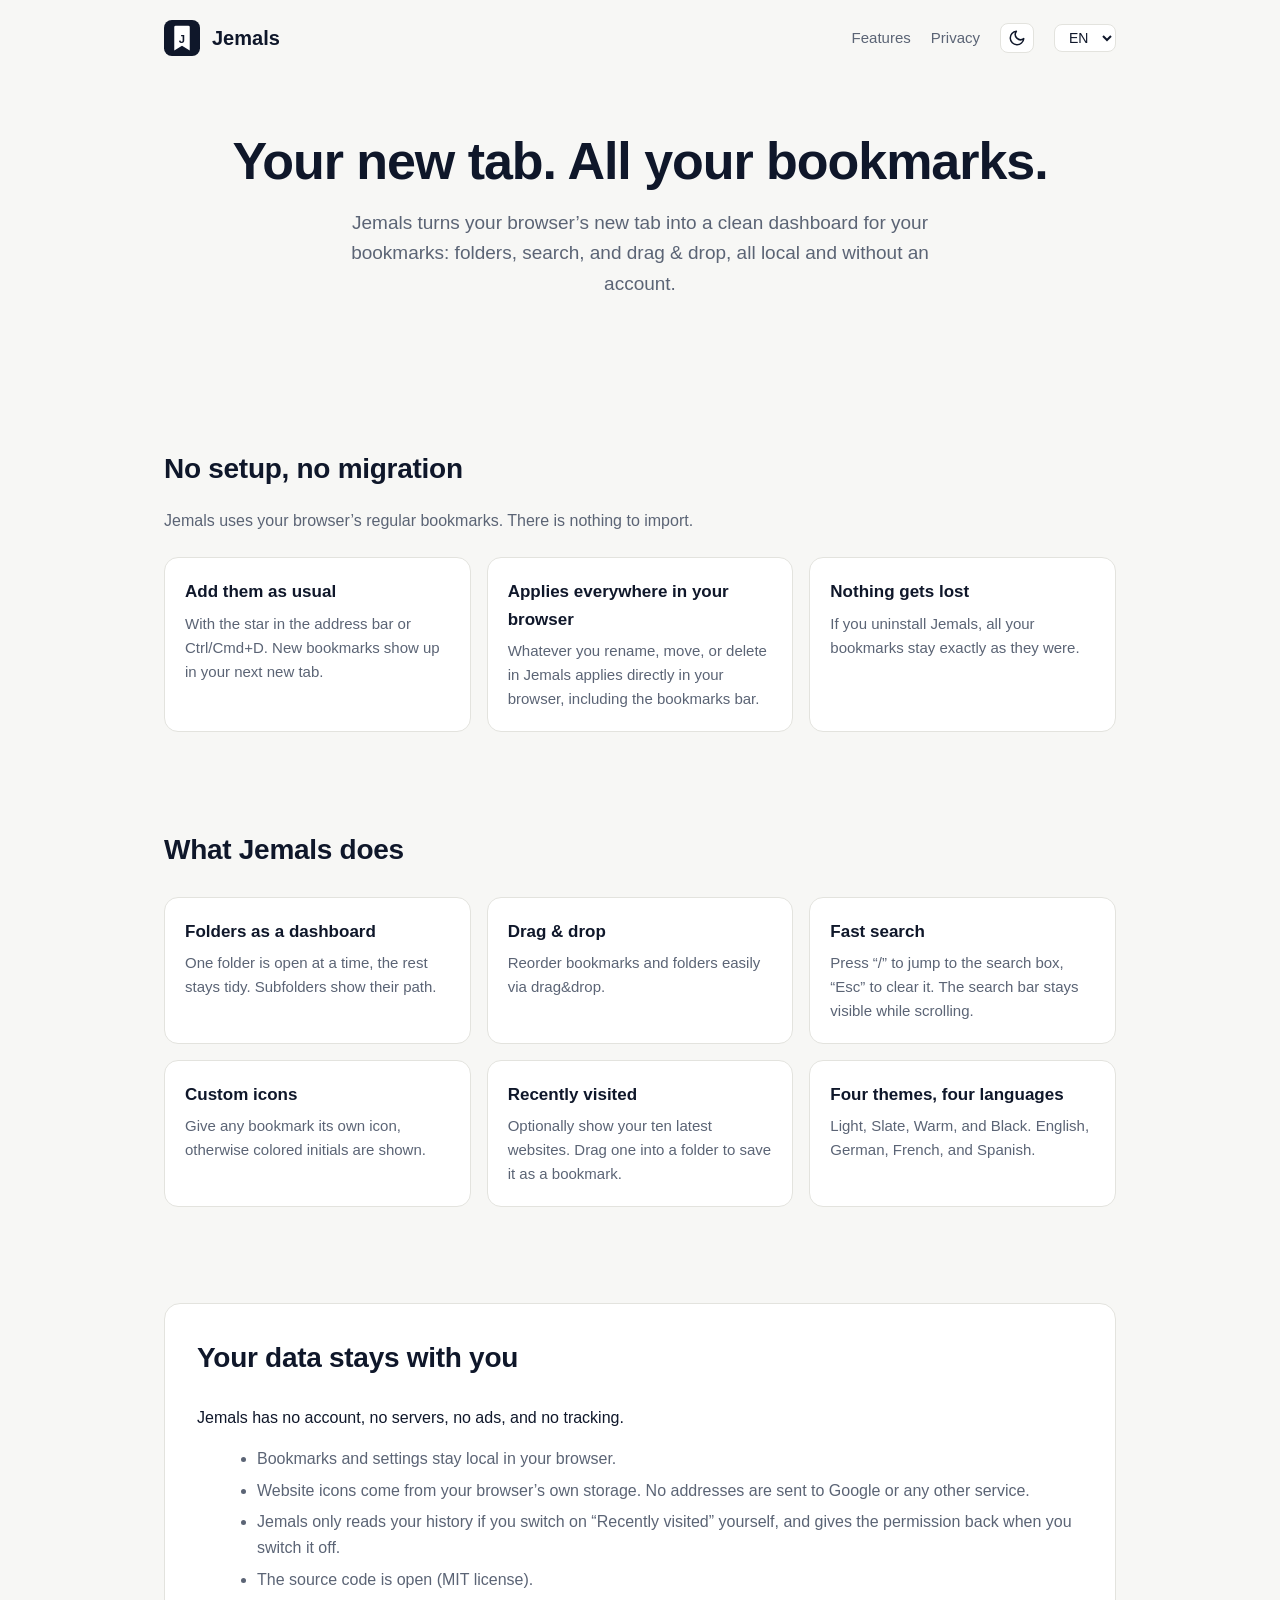
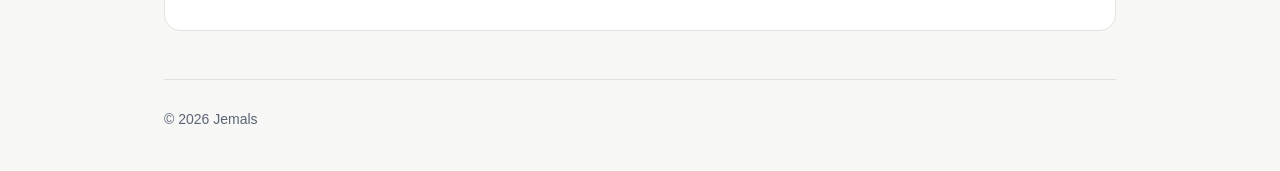
==== docs/index.html @ 390e7b23 "website added" ====
<!DOCTYPE html>
<html lang="de">
<head>
<meta charset="UTF-8">
<meta name="viewport" content="width=device-width, initial-scale=1">
<title>Jemals – Lesezeichen-Dashboard für Deinen Browser</title>
<meta name="description" content="Jemals macht deinen neuen Tab zum Dashboard für alle deine Lesezeichen. Alles bleibt lokal, kein Konto nötig.">
<link rel="icon" href="data:image/svg+xml,%3Csvg xmlns='http://www.w3.org/2000/svg' viewBox='0 0 512 512'%3E%3Crect width='512' height='512' rx='112' fill='%230f172a'/%3E%3Cpath d='M166 80h180a20 20 0 0 1 20 20v332l-110-65-110 65V100a20 20 0 0 1 20-20z' fill='%23fff'/%3E%3C/svg%3E">
<style>
:root{color-scheme:light;--bg:#f7f7f5;--surface:#fff;--text:#0f172a;--muted:#5b6475;--border:#e3e3de;--accent:#0f172a;--on-accent:#fff}
@media (prefers-color-scheme:dark){:root:not([data-theme="light"]){color-scheme:dark;--bg:#0b1120;--surface:#131c31;--text:#e8ecf4;--muted:#9aa5bb;--border:#243049;--accent:#e8ecf4;--on-accent:#0b1120}}
:root[data-theme="dark"]{color-scheme:dark;--bg:#0b1120;--surface:#131c31;--text:#e8ecf4;--muted:#9aa5bb;--border:#243049;--accent:#e8ecf4;--on-accent:#0b1120}
*{box-sizing:border-box;margin:0}
html{scroll-behavior:smooth}
body{background:var(--bg);color:var(--text);font:16px/1.6 -apple-system,BlinkMacSystemFont,"Segoe UI",Roboto,Helvetica,Arial,sans-serif}
a{color:inherit}
.wrap{max-width:1000px;margin:0 auto;padding:0 24px}
header{display:flex;align-items:center;gap:20px;padding:20px 0}
.brand{display:flex;align-items:center;gap:12px;font-weight:700;font-size:20px;text-decoration:none;margin-right:auto}
.brand svg{width:36px;height:36px}
nav{display:flex;gap:20px;font-size:15px}
nav a{color:var(--muted);text-decoration:none}nav a:hover{color:var(--text)}
.lang{border:1px solid var(--border);background:var(--surface);color:var(--text);border-radius:8px;padding:4px 10px;font:inherit;font-size:14px;cursor:pointer}
.theme{display:flex;align-items:center;justify-content:center;width:34px;height:30px;border:1px solid var(--border);background:var(--surface);color:var(--text);border-radius:8px;cursor:pointer}
.theme svg{width:18px;height:18px}
.theme .sun{display:none}
:root[data-theme="dark"] .theme .sun{display:block}
:root[data-theme="dark"] .theme .moon{display:none}
.hero{text-align:center;padding:56px 0 40px}
.hero h1{font-size:clamp(32px,6vw,52px);line-height:1.15;letter-spacing:-.02em;max-width:16em;margin:0 auto 16px}
.hero p{color:var(--muted);font-size:19px;max-width:34em;margin:0 auto 28px}
.cta{display:flex;gap:12px;justify-content:center;flex-wrap:wrap}
.btn{display:inline-block;padding:12px 22px;border-radius:10px;font-weight:600;text-decoration:none;border:1px solid var(--accent)}
.btn.primary{background:var(--accent);color:var(--on-accent)}
.btn:hover{opacity:.85}
.shots{display:grid;gap:20px;margin:24px 0 8px}
.shots figure{margin:0}
.shots img{width:100%;height:auto;display:block;border-radius:12px;border:1px solid var(--border);box-shadow:0 12px 40px rgba(0,0,0,.15)}
.shots figcaption{color:var(--muted);font-size:14px;margin-top:8px;text-align:center}
section{padding:48px 0}
h2{font-size:28px;letter-spacing:-.01em;margin-bottom:24px}
.grid{display:grid;grid-template-columns:repeat(auto-fit,minmax(260px,1fr));gap:16px}
.card{background:var(--surface);border:1px solid var(--border);border-radius:14px;padding:20px}
.card h3{font-size:17px;margin-bottom:6px}
.card p{color:var(--muted);font-size:15px}
.privacy{background:var(--surface);border:1px solid var(--border);border-radius:16px;padding:32px}
.privacy ul{margin:16px 0 0 20px;color:var(--muted)}
.privacy li{margin:6px 0}
footer{border-top:1px solid var(--border);padding:28px 0 40px;color:var(--muted);font-size:14px;display:flex;gap:20px;flex-wrap:wrap}
footer a{text-decoration:none}footer a:hover{color:var(--text)}
footer .spacer{margin-right:auto}
[hidden]{display:none!important}
</style>
</head>
<body>
<!--
  Einzige Stelle zum Anpassen: das Objekt LINKS im Script ganz unten.
  Leere Einträge blenden die zugehörigen Links automatisch aus.
  Screenshots: Dateien unter screenshots/ ablegen (siehe <figure> weiter unten). Fehlende Bilder bleiben unsichtbar.
-->
<div class="wrap">
  <header>
    <a class="brand" href="#top" id="top">
      <svg viewBox="0 0 512 512" aria-hidden="true"><rect width="512" height="512" rx="112" fill="#0f172a"/><path d="M166 80h180a20 20 0 0 1 20 20v332l-110-65-110 65V100a20 20 0 0 1 20-20z" fill="#fff"/><text x="256" y="275" fill="#0f172a" font-family="-apple-system,BlinkMacSystemFont,Segoe UI,Roboto,Helvetica,Arial,sans-serif" font-weight="800" font-size="160" text-anchor="middle" dominant-baseline="central">J</text></svg>
      Jemals
    </a>
    <nav>
      <a href="#features" data-t="nav_features">Funktionen</a>
      <a href="#privacy" data-t="nav_privacy">Datenschutz</a>
      <a data-link="github" data-t="nav_source" hidden>Quellcode</a>
    </nav>
    <button class="theme" id="theme" type="button" title="Hell/Dunkel wechseln" aria-label="Hell/Dunkel wechseln">
      <svg class="moon" viewBox="0 0 24 24" fill="none" stroke="currentColor" stroke-width="2" stroke-linecap="round" stroke-linejoin="round" aria-hidden="true"><path d="M21 12.8A9 9 0 1 1 11.2 3a7 7 0 0 0 9.8 9.8z"/></svg>
      <svg class="sun" viewBox="0 0 24 24" fill="none" stroke="currentColor" stroke-width="2" stroke-linecap="round" stroke-linejoin="round" aria-hidden="true"><circle cx="12" cy="12" r="4"/><path d="M12 2v2M12 20v2M4.9 4.9l1.4 1.4M17.7 17.7l1.4 1.4M2 12h2M20 12h2M4.9 19.1l1.4-1.4M17.7 6.3l1.4-1.4"/></svg>
    </button>
    <select class="lang" id="lang" aria-label="Sprache / Language">
      <option value="de">DE</option>
      <option value="en">EN</option>
    </select>
  </header>

  <main>
    <div class="hero">
      <h1 data-t="h1">Dein neuer Tab. Alle deine Lesezeichen.</h1>
      <p data-t="lead">Jemals macht den neuen Tab in Deinem Browser zum übersichtlichen Dashboard für deine Lesezeichen: Ordner, Suche und Drag &amp; Drop, alles lokal und ohne Konto.</p>
      <div class="cta">
        <a class="btn primary" data-link="store" data-t="cta_store" hidden>Im Chrome Web Store installieren</a>
        <a class="btn" data-link="github" data-t="cta_source" hidden>Quellcode auf GitHub</a>
      </div>
    </div>

    <div class="shots">
      <figure>
        <img src="screenshots/dashboard.png" alt="Jemals Dashboard" onerror="this.closest('figure').hidden=true">
        <figcaption data-t="shot1">Ein Ordner offen, die anderen aufgeräumt zugeklappt</figcaption>
      </figure>
    </div>

    <section id="how">
      <h2 data-t="h_how">Keine Einrichtung, kein Umzug</h2>
      <p style="color:var(--muted);margin:-8px 0 24px" data-t="p_how">Jemals nutzt die ganz normalen Lesezeichen von Deinem Browser. Es gibt nichts zu importieren.</p>
      <div class="grid">
        <div class="card"><h3 data-t="h1t">Neu anlegen wie gewohnt</h3><p data-t="h1p">Mit dem Stern in der Adressleiste oder mit Strg/Cmd+D. Neue Lesezeichen erscheinen im nächsten neuen Tab.</p></div>
        <div class="card"><h3 data-t="h2t">Gilt überall in Chrome</h3><p data-t="h2p">Was du in Jemals umbenennst, verschiebst oder löschst, gilt direkt in Deinem Browser, auch in der Lesezeichenleiste.</p></div>
        <div class="card"><h3 data-t="h3t">Nichts geht verloren</h3><p data-t="h3p">Deinstallierst du Jemals, bleiben alle Lesezeichen unverändert erhalten.</p></div>
      </div>
    </section>

    <section id="features">
      <h2 data-t="h_features">Was Jemals kann</h2>
      <div class="grid">
        <div class="card"><h3 data-t="f1t">Ordner als Dashboard</h3><p data-t="f1">Immer ein Ordner ist offen, der Rest bleibt aufgeräumt. Unterordner erscheinen mit Pfad.</p></div>
        <div class="card"><h3 data-t="f2t">Drag &amp; Drop</h3><p data-t="f2">Lesezeichen und Ordner einfach umsortieren per drag&drop.</p></div>
        <div class="card"><h3 data-t="f3t">Schnelle Suche</h3><p data-t="f3">Mit „/“ ins Suchfeld springen, mit „Esc“ leeren. Die Suchleiste bleibt beim Scrollen sichtbar.</p></div>
        <div class="card"><h3 data-t="f4t">Eigene Icons</h3><p data-t="f4">Pro Lesezeichen ein eigenes Icon, sonst erscheinen farbige Initialen.</p></div>
        <div class="card"><h3 data-t="f5t">Zuletzt besucht</h3><p data-t="f5">Optional die zehn jüngsten Websites. Per Drag &amp; Drop wird daraus ein Lesezeichen.</p></div>
        <div class="card"><h3 data-t="f6t">Vier Themes, vier Sprachen</h3><p data-t="f6">Hell, Slate, Warm und Schwarz. Deutsch, Englisch, Französisch und Spanisch.</p></div>
      </div>
    </section>

    <section id="privacy">
      <div class="privacy">
        <h2 data-t="h_privacy">Deine Daten bleiben bei dir</h2>
        <p data-t="p_privacy">Jemals hat kein Konto, keine Server, keine Werbung und kein Tracking.</p>
        <ul>
          <li data-t="pr1">Lesezeichen und Einstellungen bleiben lokal im Browser.</li>
          <li data-t="pr2">Website-Icons kommen aus dem browser-eigenen eigenem Speicher. Es werden keine Adressen an Google oder andere Dienste gesendet.</li>
          <li data-t="pr3">Den Verlauf liest Jemals nur, wenn du „Zuletzt besucht“ selbst einschaltest, und gibt die Berechtigung beim Ausschalten wieder ab.</li>
          <li data-t="pr4">Der Quellcode ist offen (MIT-Lizenz).</li>
        </ul>
      </div>
    </section>
  </main>

  <footer>
    <span class="spacer">© 2026 Jemals</span>
    <a data-link="privacy" data-t="f_privacy" hidden>Datenschutzerklärung</a>
    <a data-link="github" data-t="f_source" hidden>GitHub</a>
    <a data-link="mail" data-t="f_contact" hidden>Kontakt</a>
  </footer>
</div>

<script>
// ── Hier anpassen. Leer lassen = Link wird ausgeblendet. ──
const LINKS = {
  store:   '',  // Chrome-Web-Store-URL, sobald die Erweiterung veröffentlicht ist
  github:  '',  // https://github.com/<benutzer>/<repo>
  privacy: '',  // Link zur Datenschutzerklärung
  mail:    ''   // mailto:du@example.com
};

const T = {
  de:{theme:'Hell/Dunkel wechseln',nav_features:'Funktionen',nav_privacy:'Datenschutz',nav_source:'Quellcode',
    h1:'Dein neuer Tab. Alle deine Lesezeichen.',
    lead:'Jemals macht den neuen Tab in Deinem Browser zum übersichtlichen Dashboard für deine Lesezeichen: Ordner, Suche und Drag & Drop, alles lokal und ohne Konto.',
    cta_store:'Im Chrome Web Store installieren',cta_source:'Quellcode auf GitHub',
    shot1:'Ein Ordner offen, die anderen aufgeräumt zugeklappt',
    h_how:'Keine Einrichtung, kein Umzug',p_how:'Jemals nutzt die ganz normalen Lesezeichen von Deinem Browser. Es gibt nichts zu importieren.',
    h1t:'Neu anlegen wie gewohnt',h1p:'Mit dem Stern in der Adressleiste oder mit Strg/Cmd+D. Neue Lesezeichen erscheinen im nächsten neuen Tab.',
    h2t:'Gilt überall in Deinem Browser',h2p:'Was du in Jemals umbenennst, verschiebst oder löschst, gilt direkt im Browser, auch in der Lesezeichenleiste.',
    h3t:'Nichts geht verloren',h3p:'Deinstallierst du Jemals, bleiben alle Lesezeichen unverändert erhalten.',
    h_features:'Was Jemals kann',
    f1t:'Ordner als Dashboard',f1:'Immer ein Ordner ist offen, der Rest bleibt aufgeräumt. Unterordner erscheinen mit Pfad.',
    f2t:'Drag & Drop',f2:'Lesezeichen und Ordner einfach umsortieren per drag&drop.',
    f3t:'Schnelle Suche',f3:'Mit „/“ ins Suchfeld springen, mit „Esc“ leeren. Die Suchleiste bleibt beim Scrollen sichtbar.',
    f4t:'Eigene Icons',f4:'Pro Lesezeichen ein eigenes Icon, sonst erscheinen farbige Initialen.',
    f5t:'Zuletzt besucht',f5:'Optional die zehn jüngsten Websites. Per Drag & Drop wird daraus ein Lesezeichen.',
    f6t:'Vier Themes, vier Sprachen',f6:'Hell, Slate, Warm und Schwarz. Deutsch, Englisch, Französisch und Spanisch.',
    h_privacy:'Deine Daten bleiben bei dir',p_privacy:'Jemals hat kein Konto, keine Server, keine Werbung und kein Tracking.',
    pr1:'Lesezeichen und Einstellungen bleiben lokal im Browser.',
    pr2:'Website-Icons kommen aus Deinem Browser eigenem Speicher. Es werden keine Adressen an Google oder andere Dienste gesendet.',
    pr3:'Den Verlauf liest Jemals nur, wenn du „Zuletzt besucht“ selbst einschaltest, und gibt die Berechtigung beim Ausschalten wieder ab.',
    pr4:'Der Quellcode ist offen (MIT-Lizenz).',
    f_privacy:'Datenschutzerklärung',f_source:'GitHub',f_contact:'Kontakt'},
  en:{theme:'Switch light/dark',nav_features:'Features',nav_privacy:'Privacy',nav_source:'Source code',
    h1:'Your new tab. All your bookmarks.',
    lead:'Jemals turns your browser’s new tab into a clean dashboard for your bookmarks: folders, search, and drag & drop, all local and without an account.',
    cta_store:'Install from the Chrome Web Store',cta_source:'Source code on GitHub',
    shot1:'One folder open, the others neatly collapsed',
    h_how:'No setup, no migration',p_how:'Jemals uses your browser’s regular bookmarks. There is nothing to import.',
    h1t:'Add them as usual',h1p:'With the star in the address bar or Ctrl/Cmd+D. New bookmarks show up in your next new tab.',
    h2t:'Applies everywhere in your browser',h2p:'Whatever you rename, move, or delete in Jemals applies directly in your browser, including the bookmarks bar.',
    h3t:'Nothing gets lost',h3p:'If you uninstall Jemals, all your bookmarks stay exactly as they were.',
    h_features:'What Jemals does',
    f1t:'Folders as a dashboard',f1:'One folder is open at a time, the rest stays tidy. Subfolders show their path.',
    f2t:'Drag & drop',f2:'Reorder bookmarks and folders easily via drag&drop.',
    f3t:'Fast search',f3:'Press “/” to jump to the search box, “Esc” to clear it. The search bar stays visible while scrolling.',
    f4t:'Custom icons',f4:'Give any bookmark its own icon, otherwise colored initials are shown.',
    f5t:'Recently visited',f5:'Optionally show your ten latest websites. Drag one into a folder to save it as a bookmark.',
    f6t:'Four themes, four languages',f6:'Light, Slate, Warm, and Black. English, German, French, and Spanish.',
    h_privacy:'Your data stays with you',p_privacy:'Jemals has no account, no servers, no ads, and no tracking.',
    pr1:'Bookmarks and settings stay local in your browser.',
    pr2:'Website icons come from your browser’s own storage. No addresses are sent to Google or any other service.',
    pr3:'Jemals only reads your history if you switch on “Recently visited” yourself, and gives the permission back when you switch it off.',
    pr4:'The source code is open (MIT license).',
    f_privacy:'Privacy policy',f_source:'GitHub',f_contact:'Contact'}
};

function setLang(l){
  document.documentElement.lang = l;
  document.getElementById('lang').value = l;
  document.querySelectorAll('[data-t]').forEach(el => { el.textContent = T[l][el.dataset.t]; });
  const tb = document.getElementById('theme'); tb.title = T[l].theme; tb.setAttribute('aria-label', T[l].theme);
  document.querySelector('img[alt]').alt = l === 'de' ? 'Jemals Dashboard' : 'Jemals dashboard';
}
document.getElementById('lang').addEventListener('change', e => { setLang(e.target.value); try{localStorage.setItem('lang',e.target.value)}catch{} });
let saved = null; try{ saved = localStorage.getItem('lang') }catch{}
setLang(saved || ((navigator.language || 'de').toLowerCase().startsWith('de') ? 'de' : 'en'));

// Hell/Dunkel: Standard folgt dem System, der Button setzt es von Hand und merkt es sich
const root = document.documentElement;
let theme = null; try{ theme = localStorage.getItem('theme') }catch{}
root.dataset.theme = theme || (matchMedia('(prefers-color-scheme: dark)').matches ? 'dark' : 'light');
document.getElementById('theme').addEventListener('click', () => {
  const next = root.dataset.theme === 'dark' ? 'light' : 'dark';
  root.dataset.theme = next;
  try{ localStorage.setItem('theme', next) }catch{}
});

document.querySelectorAll('[data-link]').forEach(el => {
  const url = LINKS[el.dataset.link];
  if (url) { el.href = url; el.hidden = false; }
});
</script>
</body>
</html>
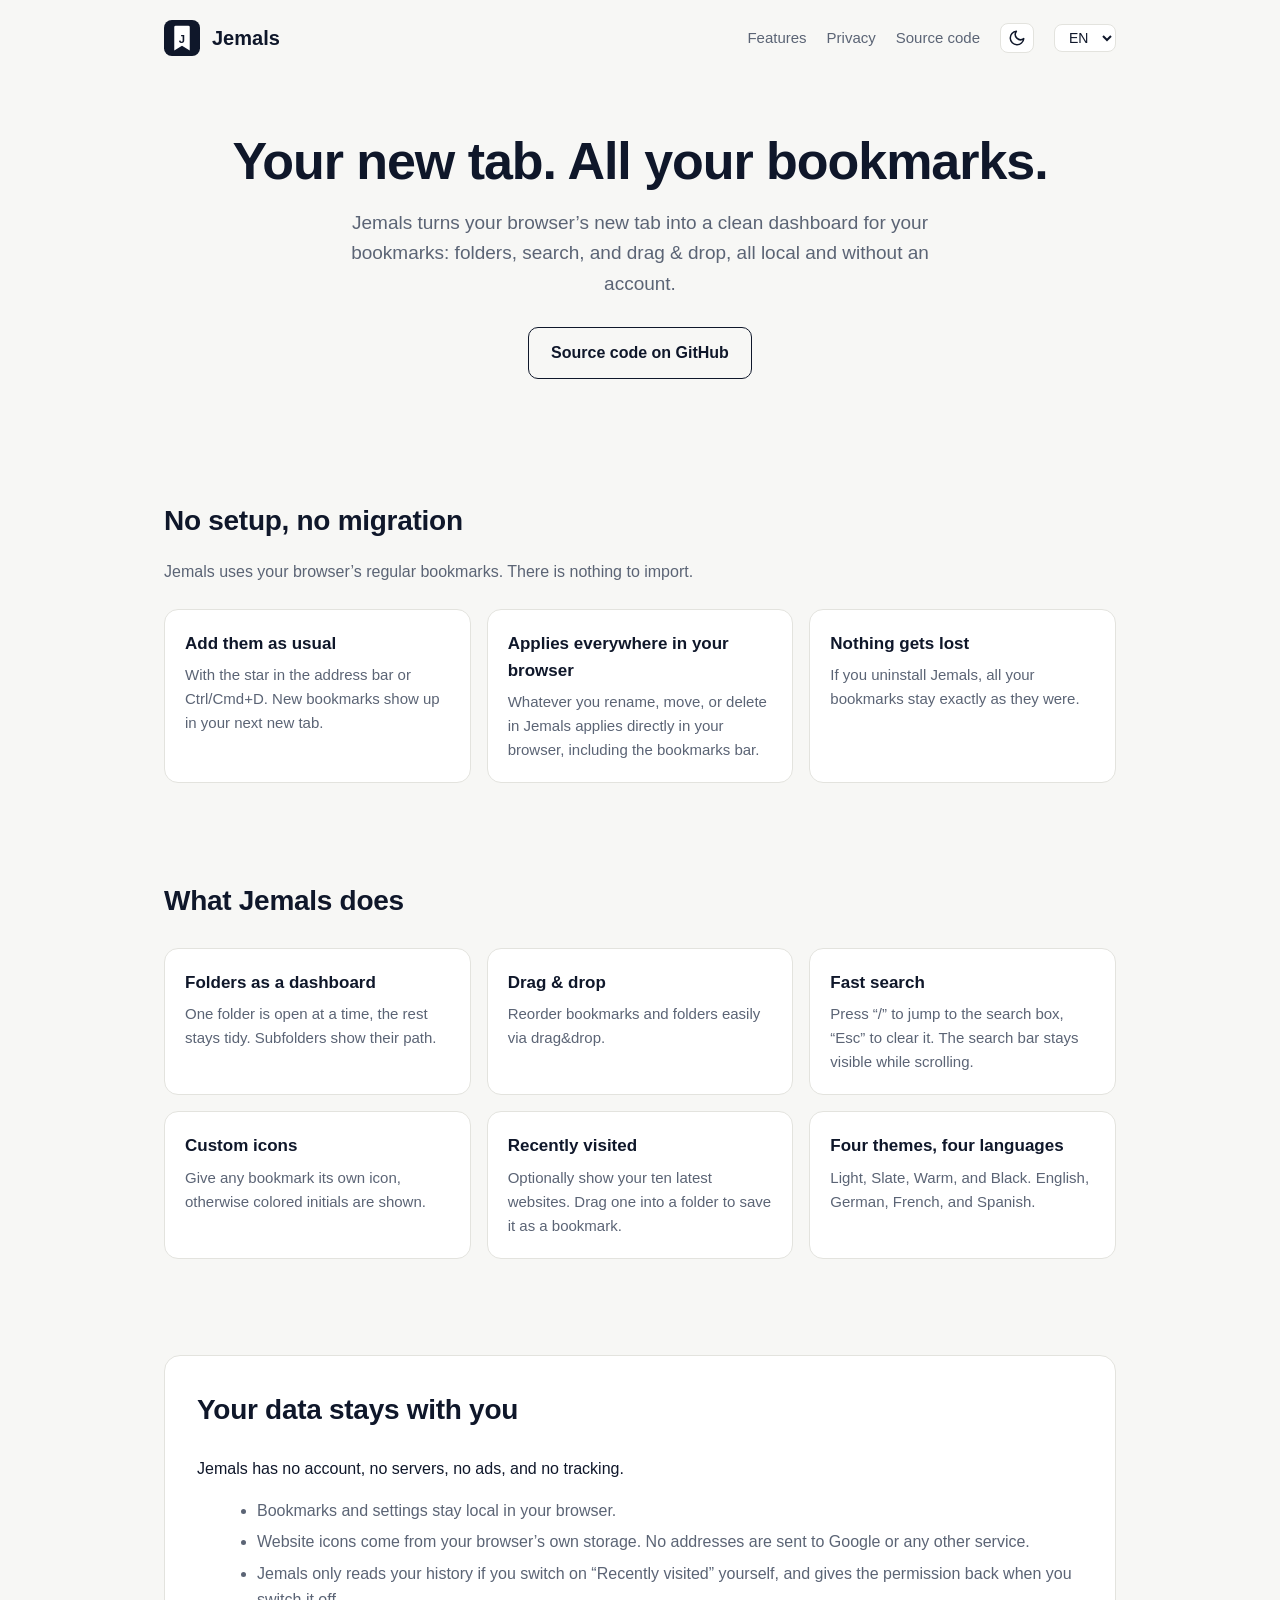
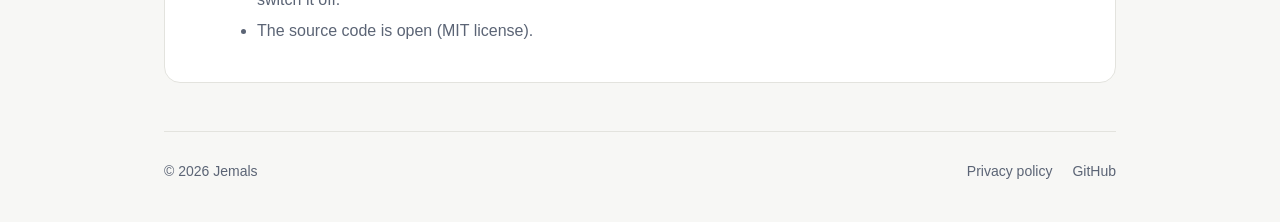
==== commit fbb8ebf0: "privacy policy" ====
--- a/docs/index.html
+++ b/docs/index.html
@@ -144,8 +144,8 @@
 // ── Hier anpassen. Leer lassen = Link wird ausgeblendet. ──
 const LINKS = {
   store:   '',  // Chrome-Web-Store-URL, sobald die Erweiterung veröffentlicht ist
-  github:  '',  // https://github.com/<benutzer>/<repo>
-  privacy: '',  // Link zur Datenschutzerklärung
+  github:  'https://github.com/isarisariver/jemals',  // https://github.com/isarisariver/jemals
+  privacy: 'https://isarisariver.github.io/jemals/docs/privacy-policy.html',  // Link zur Datenschutzerklärung
   mail:    ''   // mailto:du@example.com
 };
 
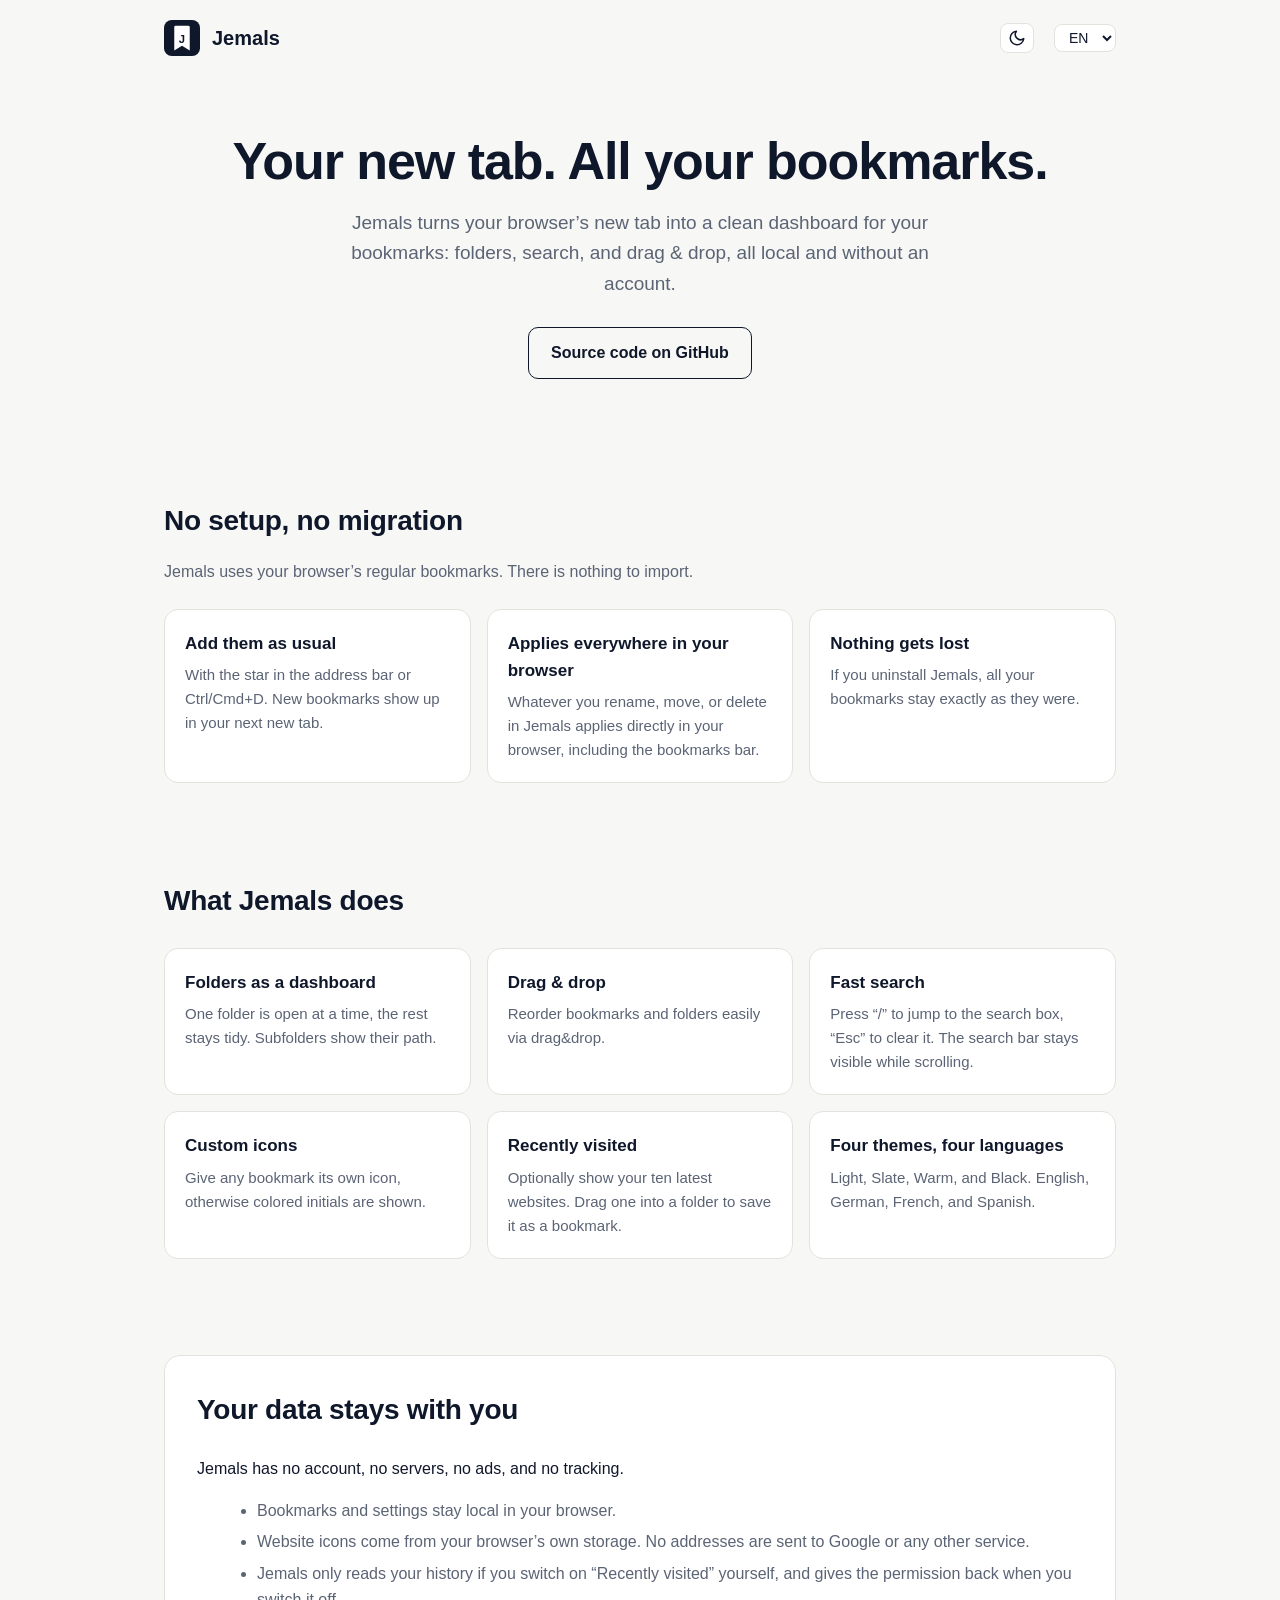
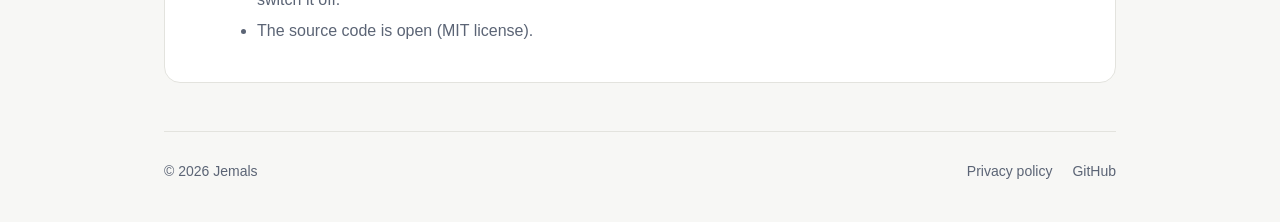
==== commit 3a01cd56: "typo" ====
--- a/docs/index.html
+++ b/docs/index.html
@@ -53,22 +53,19 @@
 </style>
 </head>
 <body>
-<!--
-  Einzige Stelle zum Anpassen: das Objekt LINKS im Script ganz unten.
-  Leere Einträge blenden die zugehörigen Links automatisch aus.
-  Screenshots: Dateien unter screenshots/ ablegen (siehe <figure> weiter unten). Fehlende Bilder bleiben unsichtbar.
--->
 <div class="wrap">
   <header>
     <a class="brand" href="#top" id="top">
       <svg viewBox="0 0 512 512" aria-hidden="true"><rect width="512" height="512" rx="112" fill="#0f172a"/><path d="M166 80h180a20 20 0 0 1 20 20v332l-110-65-110 65V100a20 20 0 0 1 20-20z" fill="#fff"/><text x="256" y="275" fill="#0f172a" font-family="-apple-system,BlinkMacSystemFont,Segoe UI,Roboto,Helvetica,Arial,sans-serif" font-weight="800" font-size="160" text-anchor="middle" dominant-baseline="central">J</text></svg>
       Jemals
     </a>
+<!---   
     <nav>
       <a href="#features" data-t="nav_features">Funktionen</a>
       <a href="#privacy" data-t="nav_privacy">Datenschutz</a>
       <a data-link="github" data-t="nav_source" hidden>Quellcode</a>
-    </nav>
+    </nav> 
+--> 
     <button class="theme" id="theme" type="button" title="Hell/Dunkel wechseln" aria-label="Hell/Dunkel wechseln">
       <svg class="moon" viewBox="0 0 24 24" fill="none" stroke="currentColor" stroke-width="2" stroke-linecap="round" stroke-linejoin="round" aria-hidden="true"><path d="M21 12.8A9 9 0 1 1 11.2 3a7 7 0 0 0 9.8 9.8z"/></svg>
       <svg class="sun" viewBox="0 0 24 24" fill="none" stroke="currentColor" stroke-width="2" stroke-linecap="round" stroke-linejoin="round" aria-hidden="true"><circle cx="12" cy="12" r="4"/><path d="M12 2v2M12 20v2M4.9 4.9l1.4 1.4M17.7 17.7l1.4 1.4M2 12h2M20 12h2M4.9 19.1l1.4-1.4M17.7 6.3l1.4-1.4"/></svg>
@@ -145,7 +142,7 @@
 const LINKS = {
   store:   '',  // Chrome-Web-Store-URL, sobald die Erweiterung veröffentlicht ist
   github:  'https://github.com/isarisariver/jemals',  // https://github.com/isarisariver/jemals
-  privacy: 'https://isarisariver.github.io/jemals/docs/privacy-policy.html',  // Link zur Datenschutzerklärung
+  privacy: 'https://isarisariver.github.io/jemals/privacy-policy.html',  // Link zur Datenschutzerklärung
   mail:    ''   // mailto:du@example.com
 };
 
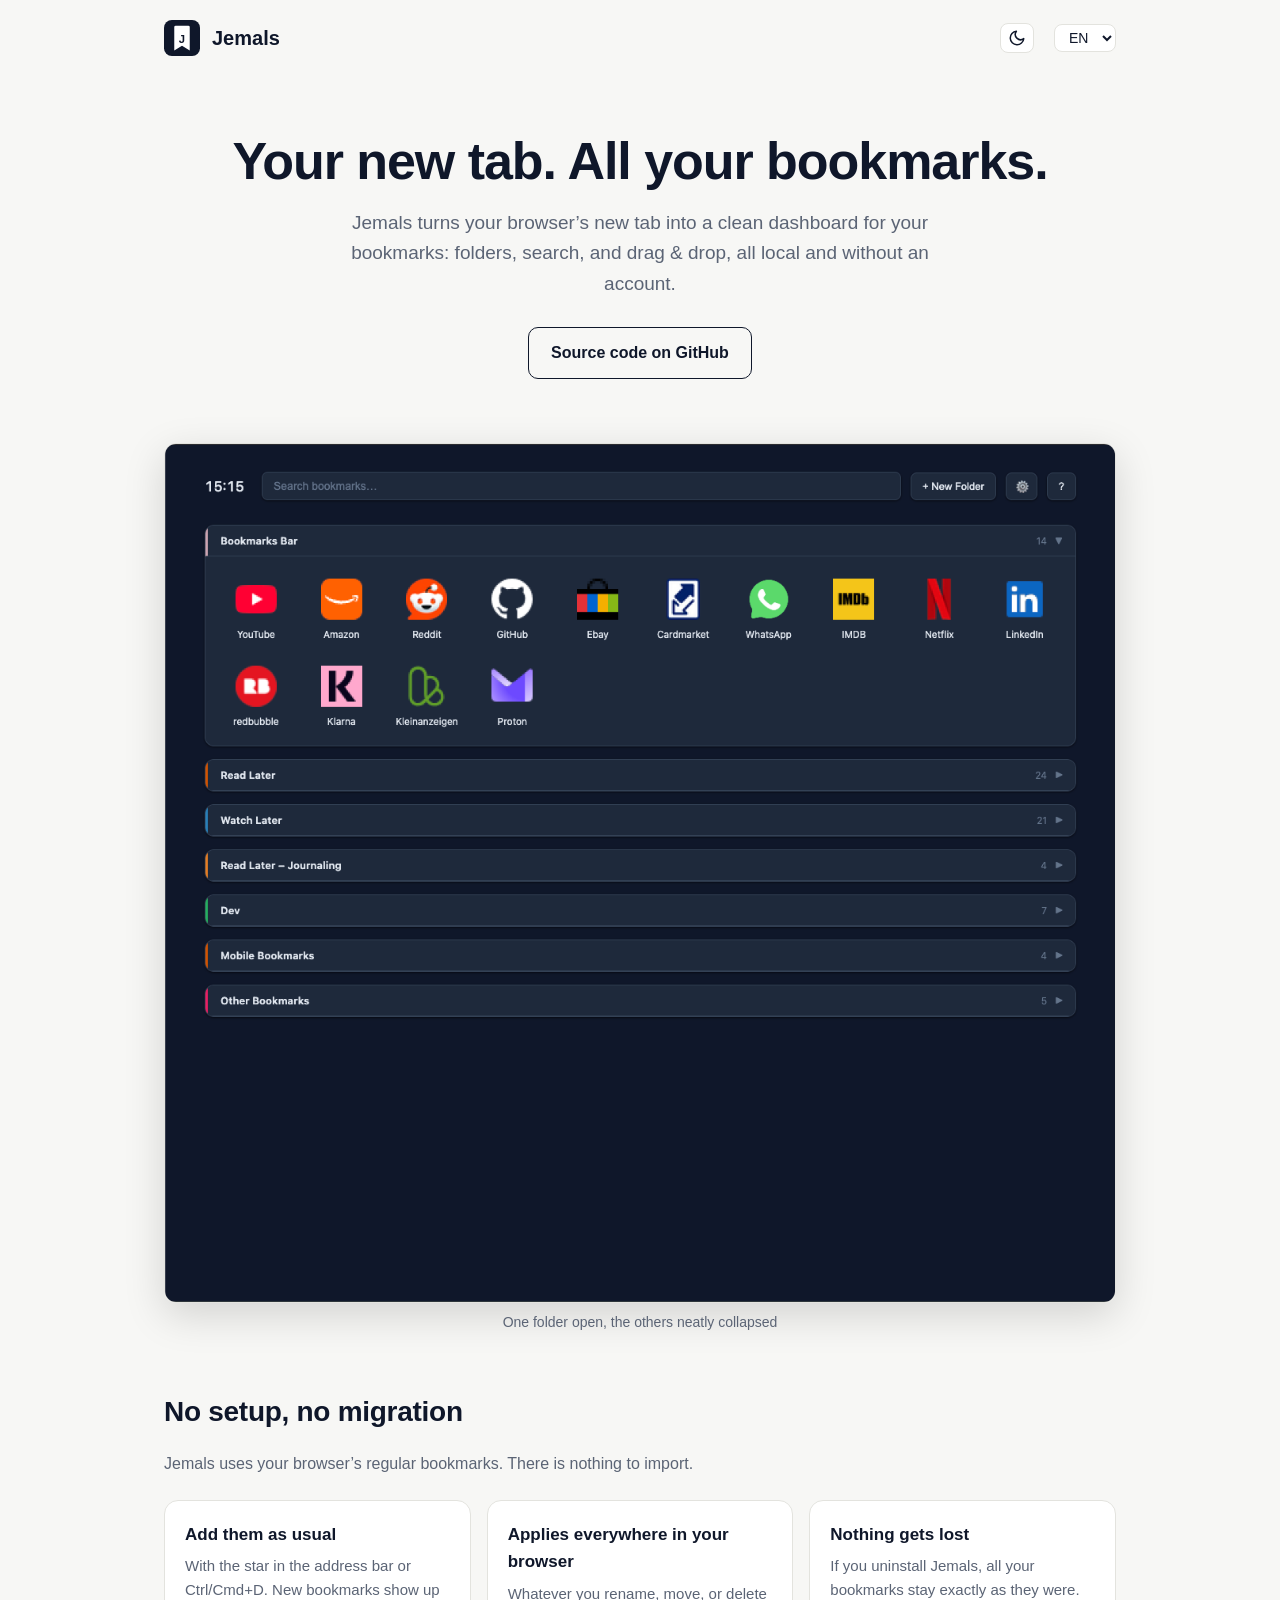
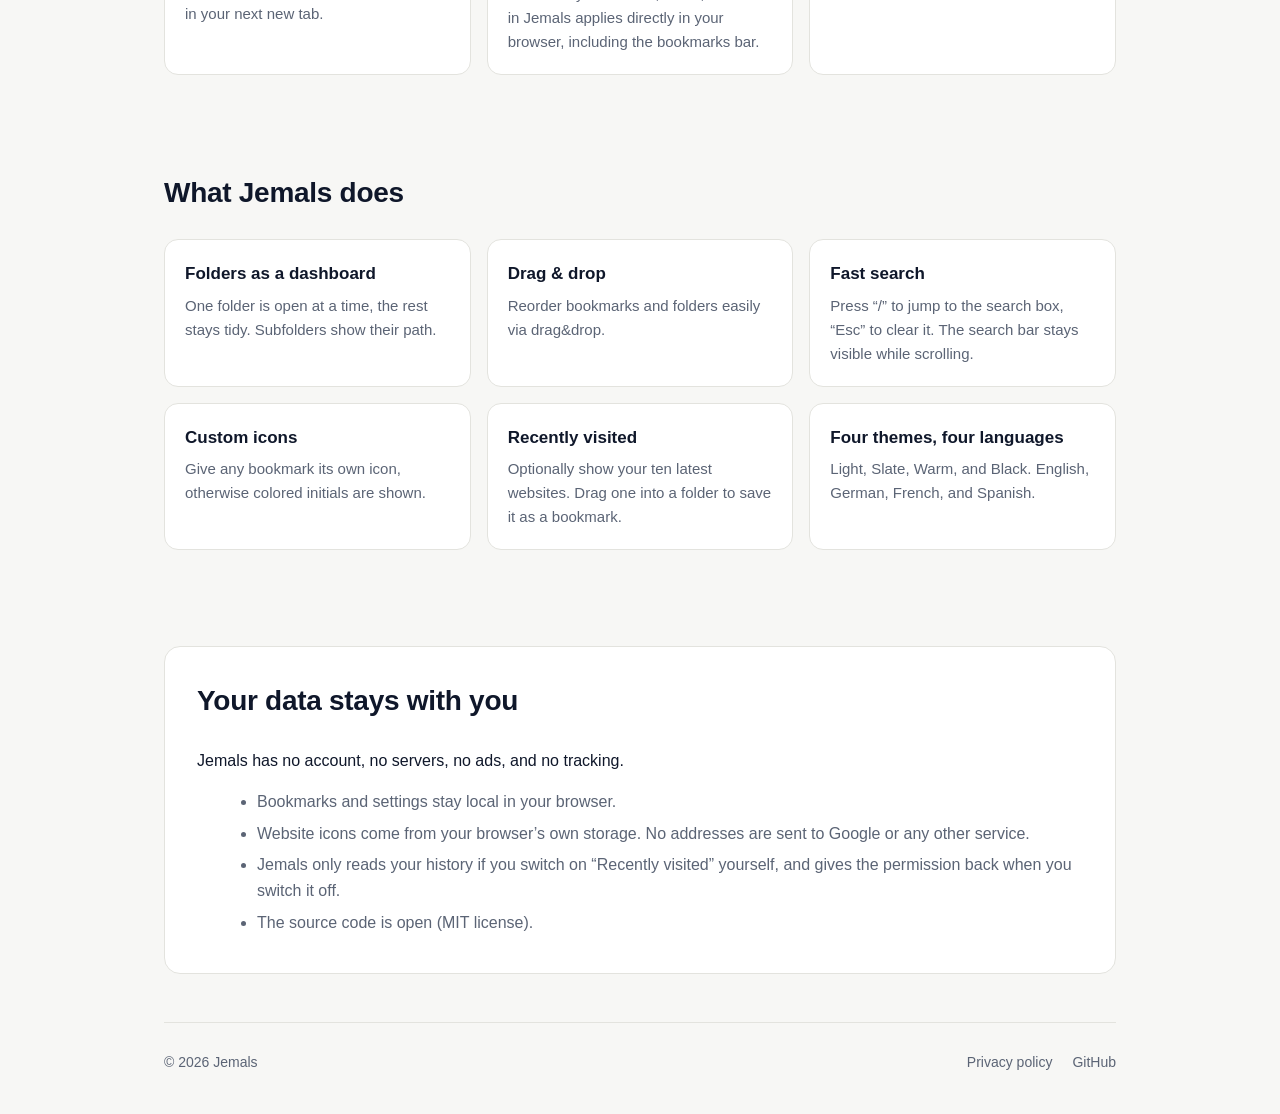
==== commit 6522f6ff: "." ====
--- a/docs/index.html
+++ b/docs/index.html
@@ -1,10 +1,10 @@
 <!DOCTYPE html>
-<html lang="de">
+<html lang="en">
 <head>
 <meta charset="UTF-8">
 <meta name="viewport" content="width=device-width, initial-scale=1">
-<title>Jemals – Lesezeichen-Dashboard für Deinen Browser</title>
-<meta name="description" content="Jemals macht deinen neuen Tab zum Dashboard für alle deine Lesezeichen. Alles bleibt lokal, kein Konto nötig.">
+<title>Jemals – Bookmarks-Dashboard</title>
+<meta name="description" content="Jemals turns your browser’s new tab into a clean dashboard for your bookmarks: folders, search, and drag & drop, all local and without an account.">
 <link rel="icon" href="data:image/svg+xml,%3Csvg xmlns='http://www.w3.org/2000/svg' viewBox='0 0 512 512'%3E%3Crect width='512' height='512' rx='112' fill='%230f172a'/%3E%3Cpath d='M166 80h180a20 20 0 0 1 20 20v332l-110-65-110 65V100a20 20 0 0 1 20-20z' fill='%23fff'/%3E%3C/svg%3E">
 <style>
 :root{color-scheme:light;--bg:#f7f7f5;--surface:#fff;--text:#0f172a;--muted:#5b6475;--border:#e3e3de;--accent:#0f172a;--on-accent:#fff}
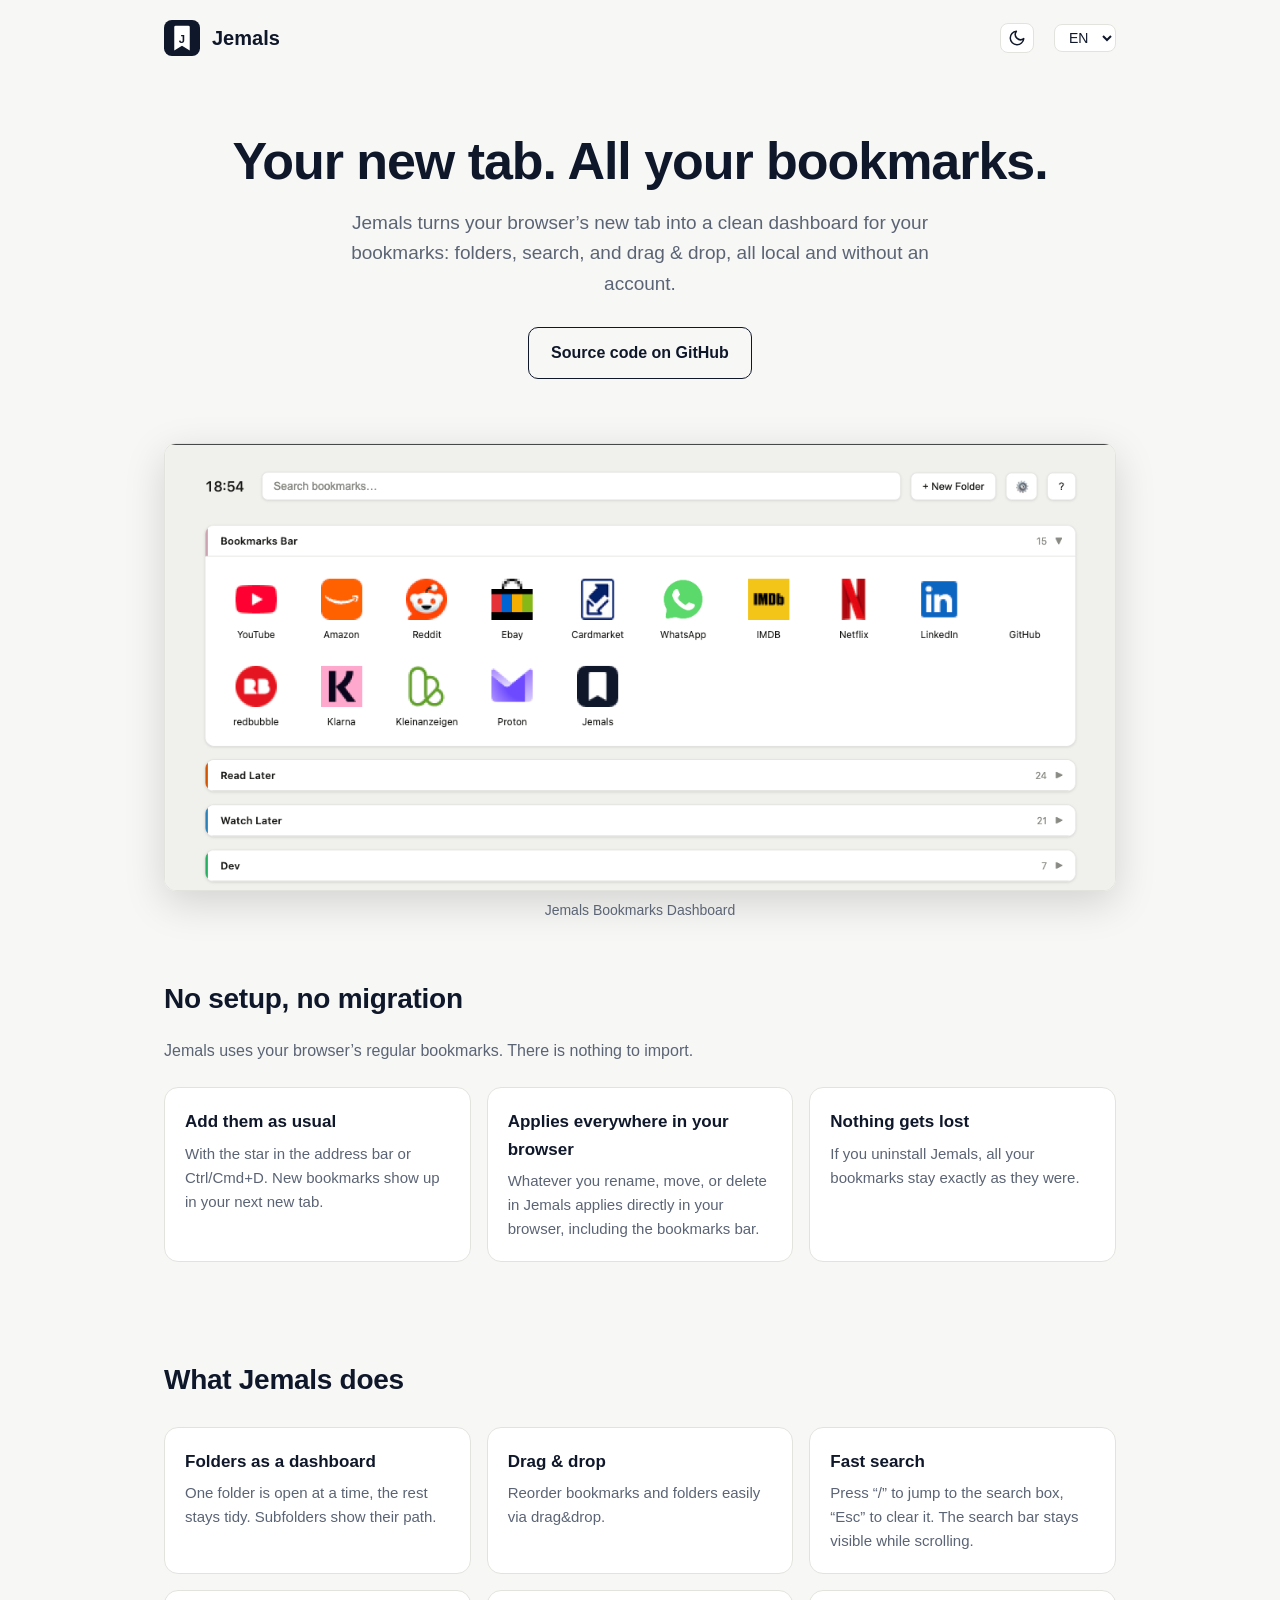
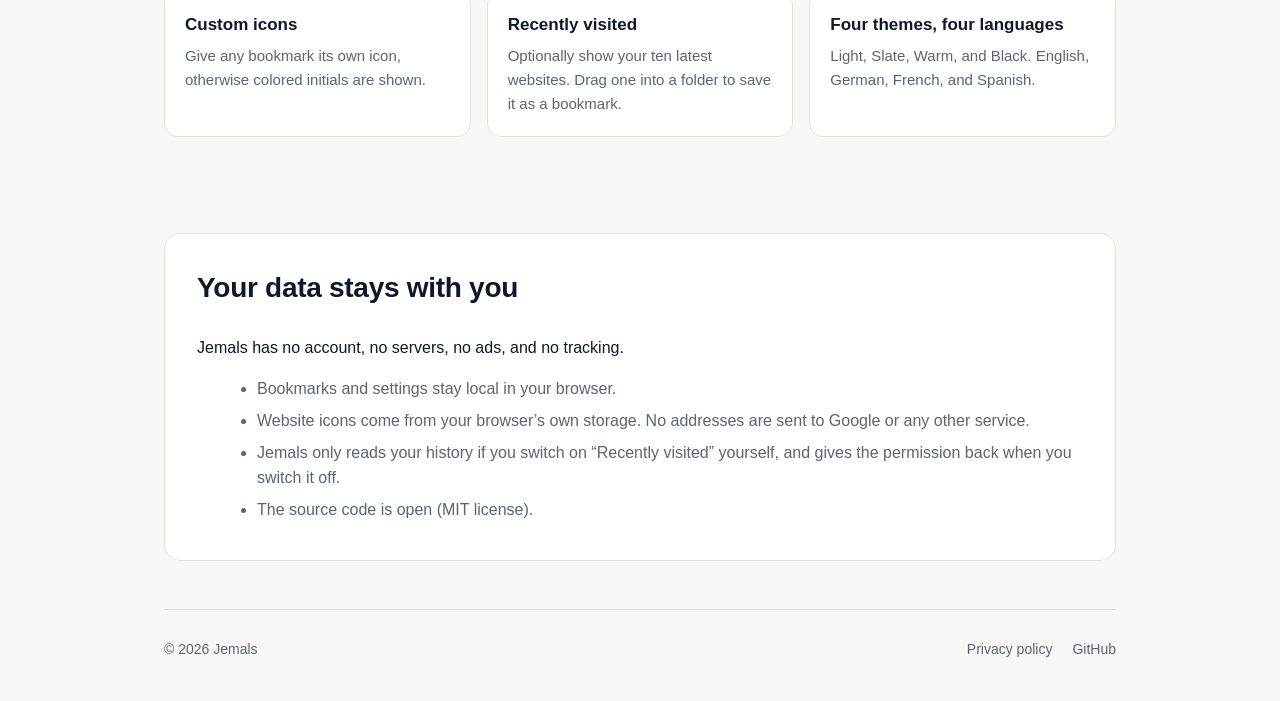
==== commit 23180eab: "." ====
--- a/docs/index.html
+++ b/docs/index.html
@@ -89,7 +89,7 @@
     <div class="shots">
       <figure>
         <img src="screenshots/dashboard.png" alt="Jemals Dashboard" onerror="this.closest('figure').hidden=true">
-        <figcaption data-t="shot1">Ein Ordner offen, die anderen aufgeräumt zugeklappt</figcaption>
+        <figcaption data-t="shot1">Jemals Lesezeichen Dashboard</figcaption>
       </figure>
     </div>
 
@@ -173,7 +173,7 @@
     h1:'Your new tab. All your bookmarks.',
     lead:'Jemals turns your browser’s new tab into a clean dashboard for your bookmarks: folders, search, and drag & drop, all local and without an account.',
     cta_store:'Install from the Chrome Web Store',cta_source:'Source code on GitHub',
-    shot1:'One folder open, the others neatly collapsed',
+    shot1:'Jemals Bookmarks Dashboard',
     h_how:'No setup, no migration',p_how:'Jemals uses your browser’s regular bookmarks. There is nothing to import.',
     h1t:'Add them as usual',h1p:'With the star in the address bar or Ctrl/Cmd+D. New bookmarks show up in your next new tab.',
     h2t:'Applies everywhere in your browser',h2p:'Whatever you rename, move, or delete in Jemals applies directly in your browser, including the bookmarks bar.',
